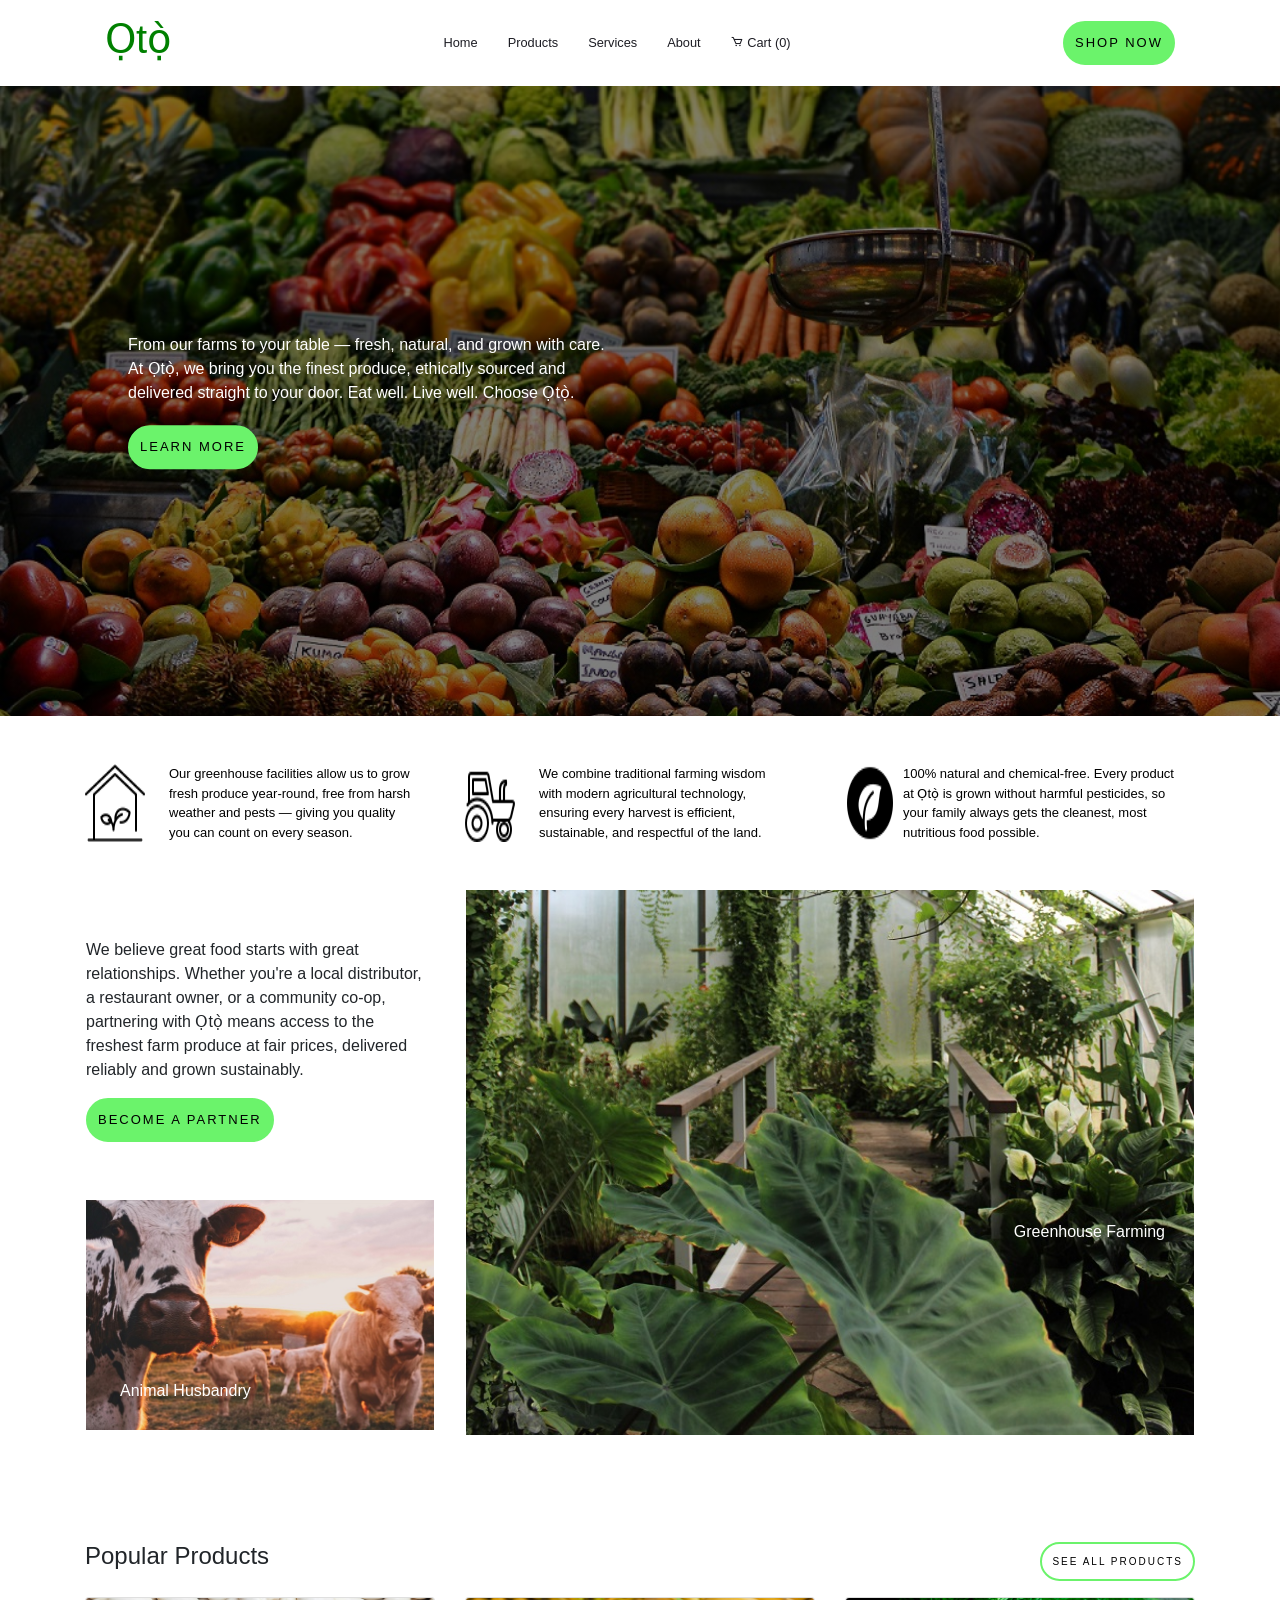
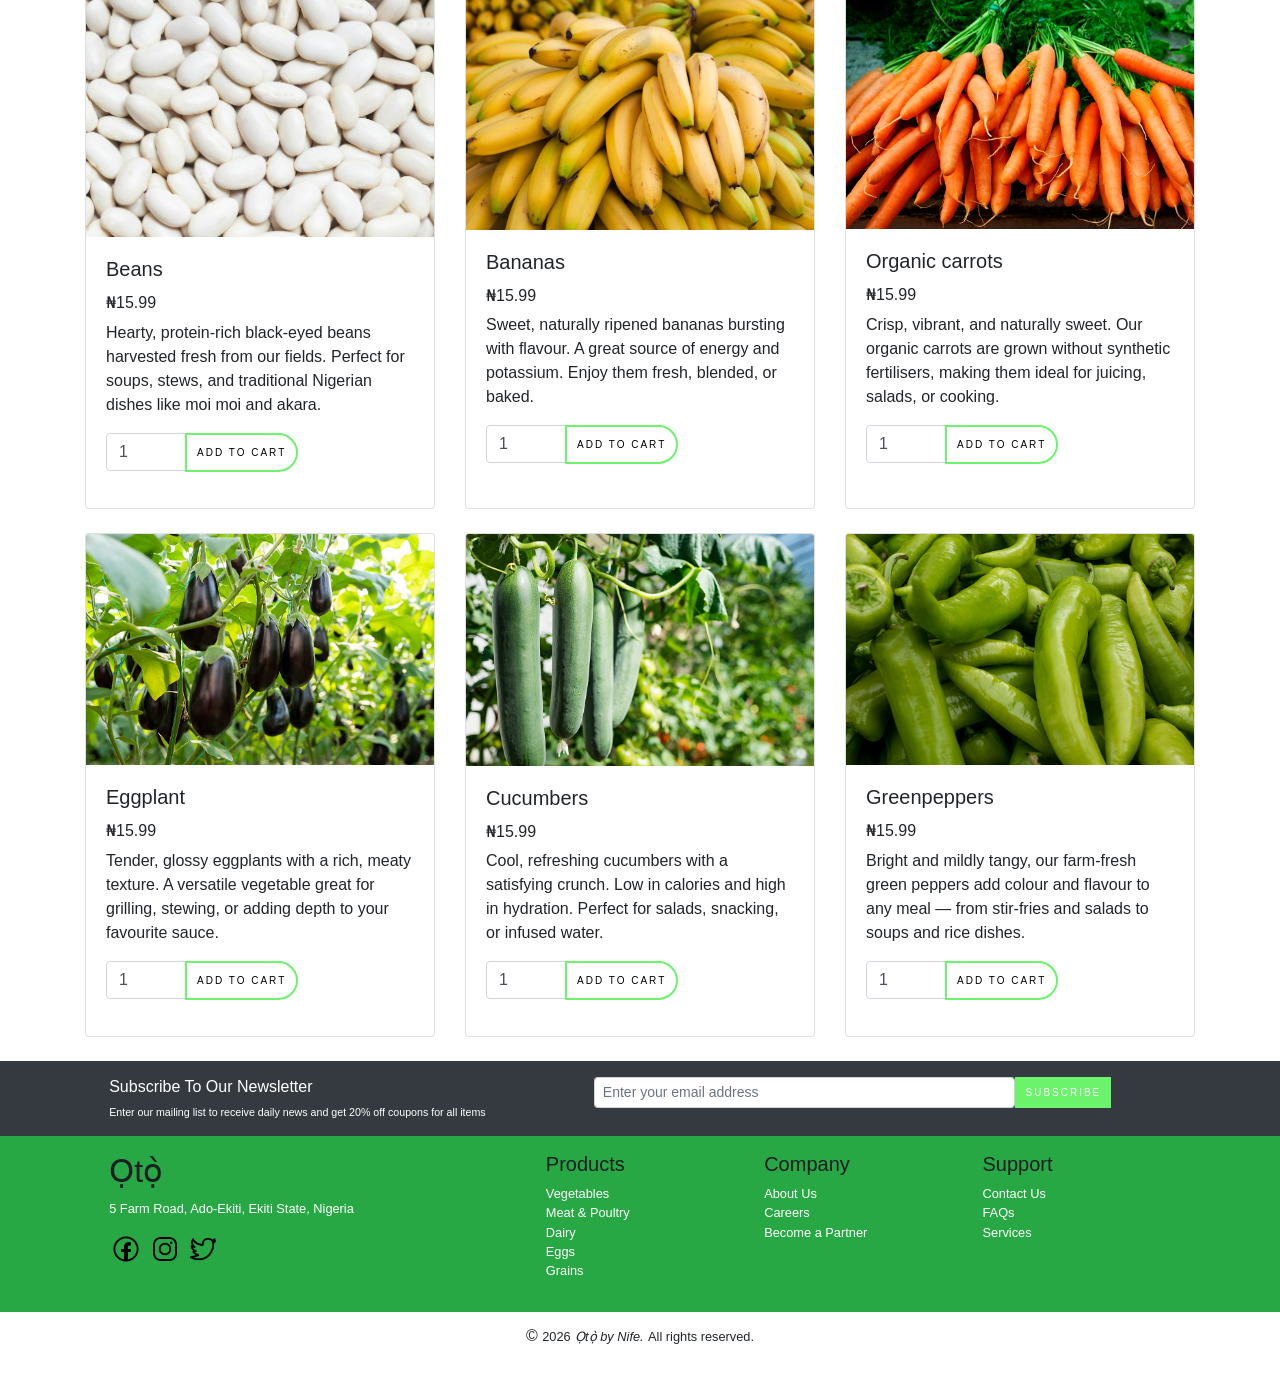
==== index.html @ dc700cdb "Finished project" ====
<!DOCTYPE html>
<html lang="en">

<head>
    <meta charset="UTF-8">
    <meta http-equiv="X-UA-Compatible" content="IE=edge">
    <meta name="viewport" content="width=device-width, initial-scale=1.0">
    <link href='https://unpkg.com/boxicons@2.1.2/css/boxicons.min.css' rel='stylesheet'>
    <link rel="stylesheet" href="https://use.fontawesome.com/releases/v5.7.1/css/all.css">
    <link rel="stylesheet" href="css/bootstrap.min.css">
    <link rel="stylesheet" href="style.css">
    <link rel="icon" href="img/leaf icon.jpeg">
    <title>Ọtọ̀ by Nife</title>
</head>

<body>
    <div class="container">
        <div class="header">
            
            <nav>
                <h1><a href="index.html">Ọtọ̀</a></h1>
                <button class="nav-toggle" id="navToggle">&#9776;</button>
                <small><ul id="navMenu">
                    <li><a href="index.html">Home</a></li>
                    <li><a href="products.html">Products</a></li>
                    <li><a href="services.html">Services</a></li>
                    <li><a href="about.html">About</a></li>
                    <li><a href="#" data-toggle="modal" data-target="#cartModal">
                        <i class='bx bx-cart'></i> Cart (<span class="cart-count">0</span>)
                    </a></li>
                </ul></small>
                <span class="nav-cta"><a href="products.html" class="button">Shop Now</a></span>
            </nav>
            
        </div>
        
    </div>
    <div class="container-fluid mx-0 px-0">
        <div class="hero-image ">
            <!-- <span class="hero-image"></span> -->
            <!-- <img src="img/header22.jpg"> -->
            <div class="hero-text">
                <p>From our farms to your table — fresh, natural, and grown with care. 
                    <br> At Ọtọ̀, we bring you the finest produce, ethically sourced and delivered straight to your door. 
                    Eat well. Live well. Choose Ọtọ̀.
                </p>
                <button class="button">Learn More</button>
            </div>
        </div>
    </div>






    <div class="container">
        <div class="row my-sm-5">
            <div class="col-12 col-md d-flex mb-3 mb-md-0">
                <img class="img-fluid d-block flex-shrink-0" src="img/icons8-greenhouse-60.png">
                <a href="#" class="text-left mx-4 custom___link">Our greenhouse facilities allow us to grow fresh produce year-round, 
                    free from harsh weather and pests — giving you quality you can count on every season.
                </a>
            </div>
            <div class="col-12 col-md d-flex mb-3 mb-md-0">
                <img class="img-fluid flex-shrink-0" src="img/icons8-tractor-50.png" alt="">
                <a href="#" class="text-left mx-4 custom___link"> We combine traditional farming wisdom with modern agricultural technology, 
                    ensuring every harvest is efficient, sustainable, and respectful of the land.
                </a>
            </div>
            <div class="col-12 col-md d-flex mb-3 mb-md-0">
                <img class="img-fluid flex-shrink-0" src="img/icons8-organic-food-50.png" alt="">
                <a href="#" class="custom___link mx-2 text-left">  100% natural and chemical-free. Every product at Ọtọ̀ is grown without harmful pesticides, 
                    so your family always gets the cleanest, most nutritious food possible.
                </a>
            </div>
        </div>

        <div class="row">
            <div class="col-12 col-md-4 my-3 my-md-5 px-3">
                <p>We believe great food starts with great relationships. Whether you're a local distributor, a restaurant owner, or a community co-op, 
                    partnering with Ọtọ̀ means access to the freshest farm produce at fair prices, 
                    delivered reliably and grown sustainably.
                </p>
                <button class="button">Become a Partner</button>
                <div class="cattle">
                    <img class="my-3 my-md-5 img-fluid" src="img/stijn-te-strake-UdhpcfImQ9Y-unsplash.jpeg">
                    <a href="#" class="img-text-1">Animal Husbandry</a>
                </div>
            </div>
            <div class="col-12 col-md-8 px-3" id="greenhouse">
                <img class="img-fluid w-100" src="img/original.jpg">
                <a href="#" class="img-text">Greenhouse Farming</a>
            </div>
        </div>

        <div class="row justify-content-between my-3">
            <div class="col">
                <h4>Popular Products</h4>
            </div>
            <div class="col">
                <a href="products.html"><button class="btn float-right">See All Products</button></a>
            </div>
        </div>

        <div class="row row-cols-1 row-cols-md-3">
            <div class="col mb-4">
                <div class="card h-100">
                    <img src="img/lukasz-rawa-b6h5nTVD1Hw-unsplash.jpg" class="card-img-top" alt="...">
                    <div class="card-body">
                        <h5 class="card-title">Beans</h5>
                        <h6>₦15.99</h6>
                        <p class="card-text">Hearty, protein-rich black-eyed beans harvested fresh from our fields. Perfect for soups, stews, and traditional Nigerian dishes like moi moi and akara.


                        </p>
                        <div class="input-group mb-3">
                            <input type="number" class="form-control quantity-input" value="1" min="1" style="max-width: 80px;">
                            <div class="input-group-append">
                                <button class="btn btn-add-cart" type="button">Add to Cart</button>
                            </div>
                        </div>
                        <!-- <a href="#" class="btn">add to cart</a> -->
                    </div>
                </div>
            </div>
            <div class="col mb-4">
                <div class="card h-100">
                    <img src="img/bananas.jpg" class="card-img-top" alt="...">
                    <div class="card-body">
                        <h5 class="card-title">Bananas</h5>
                        <h6>₦15.99</h6>
                        <p class="card-text">Sweet, naturally ripened bananas bursting with flavour. 
                            A great source of energy and potassium. Enjoy them fresh, blended, or baked.</p>
                         <div class="input-group mb-3">
                            <input type="number" class="form-control quantity-input" value="1" min="1" style="max-width: 80px;">
                            <div class="input-group-append">
                                <button class="btn btn-add-cart" type="button">Add to Cart</button>
                            </div>
                        </div>
                        <!-- <a href="#" class="btn">add to cart</a> -->
                    </div>
                </div>
            </div>
            <div class="col mb-4">
                <div class="card h-100">
                    <img src="img/carrots.jpg" class="card-img-top" alt="...">
                    <div class="card-body">
                        <h5 class="card-title">Organic carrots</h5>
                        <h6>₦15.99</h6>
                        <p class="card-text">Crisp, vibrant, and naturally sweet. 
                            Our organic carrots are grown without synthetic fertilisers, making them ideal for juicing, salads, or cooking.
                        </p>
                         <div class="input-group mb-3">
                            <input type="number" class="form-control quantity-input" value="1" min="1" style="max-width: 80px;">
                            <div class="input-group-append">
                                <button class="btn btn-add-cart" type="button">Add to Cart</button>
                            </div>
                        </div>
                        <!-- <a href="#" class="btn">add to cart</a> -->
                    </div>
                </div>
            </div>
            <div class="col mb-4">
                <div class="card h-100">
                    <img src="img/eggplant.jpg" class="card-img-top" alt="...">
                    <div class="card-body">
                        <h5 class="card-title">Eggplant</h5>
                        <h6>₦15.99</h6>
                        <p class="card-text">Tender, glossy eggplants with a rich, meaty texture. 
                            A versatile vegetable great for grilling, stewing, or adding depth to your favourite sauce.
                        </p>
                         <div class="input-group mb-3">
                            <input type="number" class="form-control quantity-input" value="1" min="1" style="max-width: 80px;">
                            <div class="input-group-append">
                                <button class="btn btn-add-cart" type="button">Add to Cart</button>
                            </div>
                        </div>
                        <!-- <a href="#" class="btn">add to cart</a> -->
                    </div>
                </div>
            </div>
            <div class="col mb-4">
                <div class="card h-100">
                    <img src="img/cucumbers.jpg" class="card-img-top" alt="...">
                    <div class="card-body">
                        <h5 class="card-title">Cucumbers</h5>
                        <h6>₦15.99</h6>
                        <p class="card-text">Cool, refreshing cucumbers with a satisfying crunch. Low in calories and high in hydration. 
                            Perfect for salads, snacking, or infused water.
                        </p>
                         <div class="input-group mb-3">
                            <input type="number" class="form-control quantity-input" value="1" min="1" style="max-width: 80px;">
                            <div class="input-group-append">
                                <button class="btn btn-add-cart" type="button">Add to Cart</button>
                            </div>
                        </div>
                        <!-- <a href="#" class="btn">add to cart</a> -->
                    </div>
                </div>
            </div>
            <div class="col mb-4">
                <div class="card h-100">
                    <img src="img/greenpepper.jpg" class="card-img-top" alt="...">
                    <div class="card-body">
                        <h5 class="card-title">Greenpeppers</h5>
                        <h6>₦15.99</h6>
                        <p class="card-text">Bright and mildly tangy, our farm-fresh green peppers add colour and flavour to any meal — from stir-fries and salads to soups and rice dishes.
                        </p>
                         <div class="input-group mb-3">
                            <input type="number" class="form-control quantity-input" value="1" min="1" style="max-width: 80px;">
                            <div class="input-group-append">
                                <button class="btn btn-add-cart" type="button">Add to Cart</button>
                            </div>
                        </div>
                        <!-- <a href="#" class="btn">add to cart</a> -->
                    </div>
                </div>
            </div>
        </div>



    </div>


    <div class="container-flex bg-dark">
        <div class="footer">
            <div class="row justify-content-center">
                <!--<div class="footer-email-form">
                    <input type="email" placeholder="Enter your email address" id="footer-email">
                    <input type="submit" value="Subscribe" id="footer-email-btn">
                </div>-->

                <div class="col-4 footer-content mt-3 ml-5 d-block">

                    <small><h6><span>Subscribe To Our Newsletter</span></h6></small>
                   <small> <p class="footer">Enter our mailing list to receive daily news and get 20% off coupons for all items
                    </p></small>

                </div>

                <div class="col-4 mt-3 ml-5 pr-0 d-flex footer-form">
                    <input class="form-control form-control-sm" type="emai" placeholder="Enter your email address">

                </div>
                <div class="col-2 mt-3 ml-0 pl-0">
                    <a href="#" class="butt">Subscribe</a>
                </div>
            </div>

        </div>
    </div>


    <div class="container-flex bg-success">
        <div class="final-footer">
            <div class="row justify-content-center">
                <div class="col-4 my-3">
                    <h2><a href="#html">Ọtọ̀</a></h2>
                   <small><p>5 Farm Road, Ado-Ekiti, Ekiti State, Nigeria</p></small> 
                    <div class="socials">
                        <ul>
                            <li><a href="#"><img src="img/icons8-facebook-48.png" alt=""></a></li>
                            <li><a href="#"><img src="img/icons8-instagram-48.png" alt=""></a></li>
                            <li><a href="#"><img src="img/icons8-twitter-48.png" alt=""></a></li>
                        </ul>
                    </div>

                </div>
                <div class="futter col-2 my-3">
                    <h5>Products</h5>
                    <small>
                    <ul>
                        <li><a href="products.html#vegetables">Vegetables</a></li>
                        <li><a href="products.html#meat-poultry">Meat & Poultry</a></li>
                        <li><a href="products.html#dairy">Dairy</a></li>
                        <li><a href="products.html#eggs">Eggs</a></li>
                        <li><a href="products.html#grains">Grains</a></li>
                    </ul>
                    </small>
                </div>
                <div class="futter col-2 my-3">
                    <h5>Company</h5>
                    <small>
                    <ul>
                        <li><a href="about.html">About Us</a></li>
                        <li><a href="careers.html">Careers</a></li>
                        <li><a href="partner.html">Become a Partner</a></li>
                    </ul>
                    </small>
                </div>
                <div class="futter col-2 my-3">
                    <h5>Support</h5>
                    <small>
                    <ul>
                        <li><a href="contact.html">Contact Us</a></li>
                        <li><a href="contact.html#faq">FAQs</a></li>
                        <li><a href="services.html">Services</a></li>
                    </ul>
                    </small>
                </div>
            </div>
        </div>
    </div>
    <p class="copyright">&copy; <small>2026</small> <small><i>Ọtọ̀ by Nife.</i></small> <small>All rights reserved.</small></p>
    <div class="modal fade" id="cartModal" tabindex="-1">
    <div class="modal-dialog modal-lg"> <div class="modal-content">
            <div class="modal-header bg-success text-white">
                <h5 class="modal-title">Shopping Cart</h5>
                <button type="button" class="close text-white" data-dismiss="modal">&times;</button>
            </div>
            <div class="modal-body">
                <div id="cart-items-list">
                    </div>
                <div class="d-flex justify-content-between mt-4 border-top pt-3">
                    <h4>Total</h4>
                    <h4 id="cart-total">₦0.00</h4>
                </div>
            </div>
            <div class="modal-footer">
                <button type="button" class="btn btn-secondary" data-dismiss="modal">Keep Shopping</button>
                <button type="button" class="button-1" onclick="checkout()">Checkout Now</button>
            </div>
        </div>
       
    </div>
      
</div>




    <script>
        document.getElementById('navToggle').addEventListener('click', () => {
            document.getElementById('navMenu').classList.toggle('open');
        });
    </script>
    <script src="main.js"></script>
    <script src="js/jquery.min.js"></script>
    <script src="js/bootstrap.bundle.min.js"></script>
    <!-- <link rel="stylesheet" href="js/jquery.min.js"> -->
    <!-- <link rel="stylesheet" href="js/bootstrap.bundle.min.js"> -->
</body>

</html>
---- style.css ----
* {
	margin: 0px;
	padding: 0px;
	box-sizing: border-box;
}

body, html {
	font-family: 'Open Sans', Arial, Helvetica, sans-serif;
}

a {
	text-decoration: none;
}

h2 span {
	color: white;
}

/* ── NAV ── */
nav {
	display: flex;
	align-items: center;
	justify-content: space-between;
	padding: 15px 20px;
	flex-wrap: wrap;
	gap: 10px;
}

nav h1 a {
	text-decoration: none;
	color: green;
}

nav h1 a:hover {
	color: #1d1d24;
	text-decoration: none;
}

nav ul {
	display: flex;
	flex-wrap: wrap;
	margin: 0;
	padding: 0;
}

nav ul li {
	list-style: none;
	display: inline-block;
	padding: 10px 15px;
}

nav ul li a {
	color: #1d1d24;
	position: relative;
	padding: 5px 0;
	text-decoration: none;
}

nav ul li a:hover {
	color: green;
	text-decoration: none;
}

nav ul li a::after {
	content: "";
	position: absolute;
	left: 0;
	width: 0;
	height: 2px;
	background: green;
	transition: 0.3s;
	bottom: 0;
}

nav ul li a:hover::after {
	width: 100%;
}

/* Hamburger — hidden on desktop */
.nav-toggle {
	display: none;
	background: none;
	border: none;
	font-size: 24px;
	cursor: pointer;
	color: #1d1d24;
}

/* ── BUTTONS ── */
.button {
	color: black;
	font-size: 13px;
	text-decoration: none;
	text-transform: uppercase;
	letter-spacing: 2px;
	padding: 10px 10px;
	border-radius: 500px;
	display: inline-block;
	font-weight: 500;
	transition: all 0.4s ease-in-out;
	background: rgb(107, 243, 107);
	border: 2px solid rgb(107, 243, 107);
}

.button:hover {
	background: transparent;
	border-color: rgb(107, 243, 107);
	color: rgb(107, 243, 107);
	text-decoration: none;
}

.btn {
	color: black;
	font-size: 10px;
	text-decoration: none;
	text-transform: uppercase;
	letter-spacing: 2px;
	padding: 10px 10px;
	border-radius: 500px;
	display: inline-block;
	font-weight: 500;
	transition: all 0.4s ease-in-out;
	background: white;
	border: 2px solid rgb(107, 243, 107);
}

.btn:hover {
	background: rgb(107, 243, 107);
	border-color: rgb(107, 243, 107);
	color: white;
}

a.butt {
	color: white;
	font-size: 10px;
	text-decoration: none;
	text-transform: uppercase;
	letter-spacing: 2px;
	padding: 8px 10px;
	border-radius: inherit;
	display: inline-block;
	font-weight: 500;
	transition: all 0.4s ease-in-out;
	background: rgb(107, 243, 107);
	border: 0px solid rgb(107, 243, 107);
}

a.butt:hover {
	background: white;
	border-color: rgb(107, 243, 107);
	color: black;
}

.button-1 {
	color: black;
	font-size: 13px;
	text-decoration: none;
	text-transform: uppercase;
	letter-spacing: 2px;
	padding: 5px 5px;
	border-radius: 100px;
	display: inline-block;
	font-weight: 500;
	transition: all 0.4s ease-in-out;
	background: rgb(107, 243, 107);
	border: 2px solid rgb(107, 243, 107);
}

.button-1:hover {
	background: transparent;
	border-color: rgb(107, 243, 107);
	color: black;
}

/* ── HERO ── */
.hero-image {
	background-image: linear-gradient(rgba(0,0,0,0.5), rgba(0,0,0,0.5)), url("img/header22.jpg");
	height: 70vh;
	width: 100%;
	background-position: center;
	background-repeat: no-repeat;
	background-size: cover;
	position: relative;
}

.hero-text {
	text-align: left;
	position: absolute;
	top: 50%;
	transform: translateY(-50%);
	left: 10%;
	right: 10%;
	color: white;
}

.hero-text p {
	max-width: 500px;
	margin-bottom: 20px;
}

/* Page hero (non-homepage) */
.page-hero {
	background: linear-gradient(rgba(0,0,0,0.55), rgba(0,0,0,0.55)), url("img/header22.jpg") center/cover no-repeat;
	height: 35vh;
	display: flex;
	align-items: center;
	justify-content: center;
	text-align: center;
	color: white;
}

.page-hero h2 {
	font-size: 2.2rem;
	font-weight: 700;
}

.page-hero p {
	font-size: 1rem;
	opacity: 0.85;
}

/* ── MISC HOMEPAGE ── */
.custom___link {
	color: #000;
	font-size: small;
}

.custom___link:hover {
	color: green !important;
	text-decoration: none;
}

.greenhouse {
	position: absolute;
	left: 400px;
	top: 430px;
}

.cattle {
	padding-top: 10px;
}

a.img-text-1 {
	position: absolute;
	bottom: 75px;
	left: 50px;
	color: white;
	text-decoration: none;
}

a.img-text-1:hover { color: green; }

a.img-text {
	position: absolute;
	top: 330px;
	right: 45px;
	color: white;
	text-decoration: none;
}

a.img-text:hover { color: green; }

/* ── FOOTER ── */
.footer-form { border-radius: 2px; }
.footer-content { margin-left: 25px; }

h6 span { color: #fff; }

p.footer {
	font-size: smaller;
	color: white !important;
}

.futter ul li { list-style: none; color: #fff; }
.futter ul li a { color: white; }
.futter ul li a:hover { text-decoration: none; color: #1d1d24; }

.final-footer h5 { color: #1d1d24; }
.final-footer h2 a { text-decoration: none; color: #1d1d24; }
.final-footer h2 a:hover { text-decoration: none; color: white; }
.final-footer p { color: #fff; }

.copyright { text-align: center; padding: 12px 0; }

/* ── SOCIALS ── */
.socials ul li {
	list-style: none;
	display: inline-block;
	padding: 0 2px;
}

.socials img {
	width: 30px;
	display: block;
	transition: transform 0.2s ease;
}

.socials ul li:hover img { transform: scale(1.35); }

/* ── PRODUCTS PAGE ── */
.sidebar {
	position: relative !important;
	top: 0 !important;
	left: 0 !important;
	width: 100% !important;
	height: auto !important;
	background: #f8f9fa;
	border-radius: 5px;
	margin-bottom: 20px;
	padding: 16px;
}

.sidebar ul li { list-style: none; }
.sidebar ul li a { text-decoration: none; color: #000; }
.sidebar ul li a.active { color: green; font-weight: bold; }

.main-content {
	min-height: 600px;
	margin-bottom: 50px;
}

.category-section { margin-bottom: 50px; }

.category-section h3 {
	border-bottom: 2px solid rgb(107, 243, 107);
	padding-bottom: 8px;
	margin-bottom: 20px;
	color: #1d1d24;
}

/* ── INNER PAGES ── */
.page-section {
	padding: 60px 0;
}

.page-section h3 {
	color: #1d1d24;
	margin-bottom: 16px;
}

.service-card {
	background: #f8f9fa;
	border-radius: 10px;
	padding: 30px 20px;
	text-align: center;
	height: 100%;
	transition: box-shadow 0.2s;
}

.service-card:hover {
	box-shadow: 0 4px 20px rgba(0,0,0,0.1);
}

.service-card img {
	width: 52px;
	margin-bottom: 16px;
}

.service-card h5 {
	color: #1d1d24;
	margin-bottom: 10px;
}

.careers-box {
	text-align: center;
	padding: 80px 20px;
	max-width: 600px;
	margin: 0 auto;
}

.careers-box .emoji { font-size: 56px; margin-bottom: 20px; }
.careers-box h3 { margin-bottom: 16px; color: #1d1d24; }
.careers-box p { color: #555; margin-bottom: 24px; }

.partner-step {
	display: flex;
	align-items: flex-start;
	gap: 20px;
	margin-bottom: 36px;
}

.partner-step .step-num {
	background: rgb(107, 243, 107);
	color: #1d1d24;
	font-weight: 700;
	font-size: 18px;
	min-width: 44px;
	height: 44px;
	border-radius: 50%;
	display: flex;
	align-items: center;
	justify-content: center;
	flex-shrink: 0;
}

.contact-form input,
.contact-form textarea,
.partner-form input,
.partner-form textarea,
.partner-form select {
	width: 100%;
	padding: 10px 14px;
	margin-bottom: 16px;
	border: 1px solid #ddd;
	border-radius: 6px;
	font-size: 14px;
	font-family: inherit;
}

.contact-form textarea,
.partner-form textarea {
	resize: vertical;
	min-height: 120px;
}

.contact-info-item {
	display: flex;
	align-items: flex-start;
	gap: 14px;
	margin-bottom: 24px;
}

.contact-info-item i {
	font-size: 20px;
	color: green;
	margin-top: 2px;
}

/* ── RESPONSIVE ── */
@media (max-width: 768px) {

	/* Nav */
	.nav-toggle {
		display: block;
	}

	nav {
		position: relative;
	}

	nav h1 {
		flex: 1;
	}

	.nav-cta {
		display: none;
	}

	nav small ul {
		display: none;
		flex-direction: column;
		width: 100%;
		background: white;
		padding: 10px 0;
	}

	nav small ul.open {
		display: flex;
	}

	nav small ul li {
		display: block;
		padding: 8px 20px;
	}

	/* Hero */
	.hero-image {
		height: 55vh;
	}

	.hero-text {
		left: 6%;
		right: 6%;
	}

	.hero-text p {
		font-size: 14px;
	}

	.page-hero {
		height: 28vh;
	}

	.page-hero h2 {
		font-size: 1.6rem;
	}

	/* Homepage mid section */
	.cattle img {
		width: 100%;
	}

	a.img-text-1, a.img-text {
		position: static;
		display: block;
		color: green;
		margin-top: 8px;
	}

	#greenhouse {
		margin-top: 0;
	}

	/* Footer */
	.footer .row,
	.final-footer .row {
		flex-direction: column;
		align-items: center;
		text-align: center;
	}

	.footer .col-4,
	.footer .col-2,
	.final-footer .col-4,
	.final-footer .col-2 {
		width: 100% !important;
		max-width: 100%;
		margin: 0 0 16px 0 !important;
		padding: 0 20px;
	}

	.footer-form {
		width: 100% !important;
		max-width: 100%;
		margin: 0 !important;
	}

	/* Search bar on products page */
	.search {
		flex-direction: column;
		align-items: center;
	}

	.search .col-4,
	.search .col-2 {
		width: 80% !important;
		max-width: 100%;
		margin: 4px 0 !important;
		padding: 0 !important;
	}

	/* Partner / service steps */
	.partner-step {
		flex-direction: column;
		align-items: center;
		text-align: center;
	}
}

@media (max-width: 480px) {
	.hero-text h2, .hero-text h1 {
		font-size: 1.3rem;
	}

	.hero-text p {
		font-size: 13px;
	}

	.page-hero h2 {
		font-size: 1.3rem;
	}
}

/* .cattle img {
		width: 300%;
	} */

/* #greenhouse img{
	width: 500%;
}
	a.img-text-1, a.img-text {
		position: static;
		display: block;
		color: green;
		margin-top: 8px;
	} */
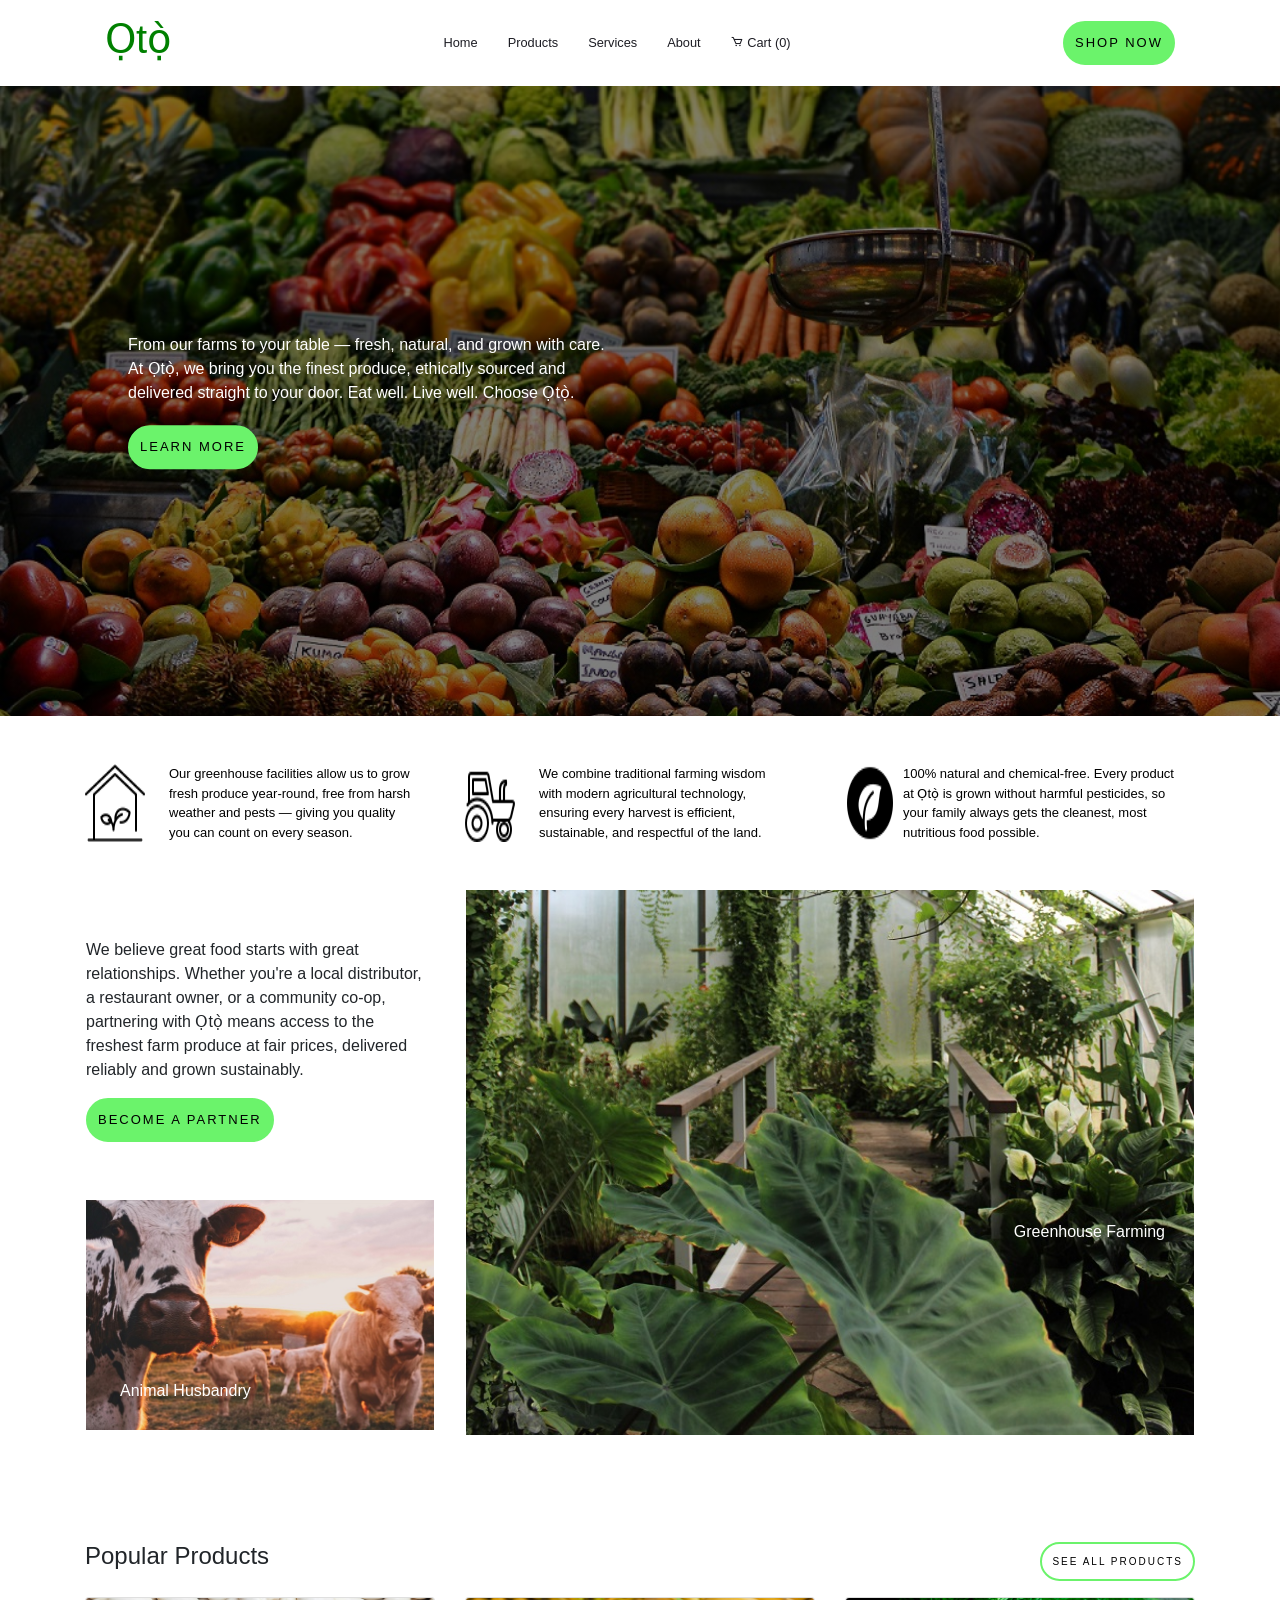
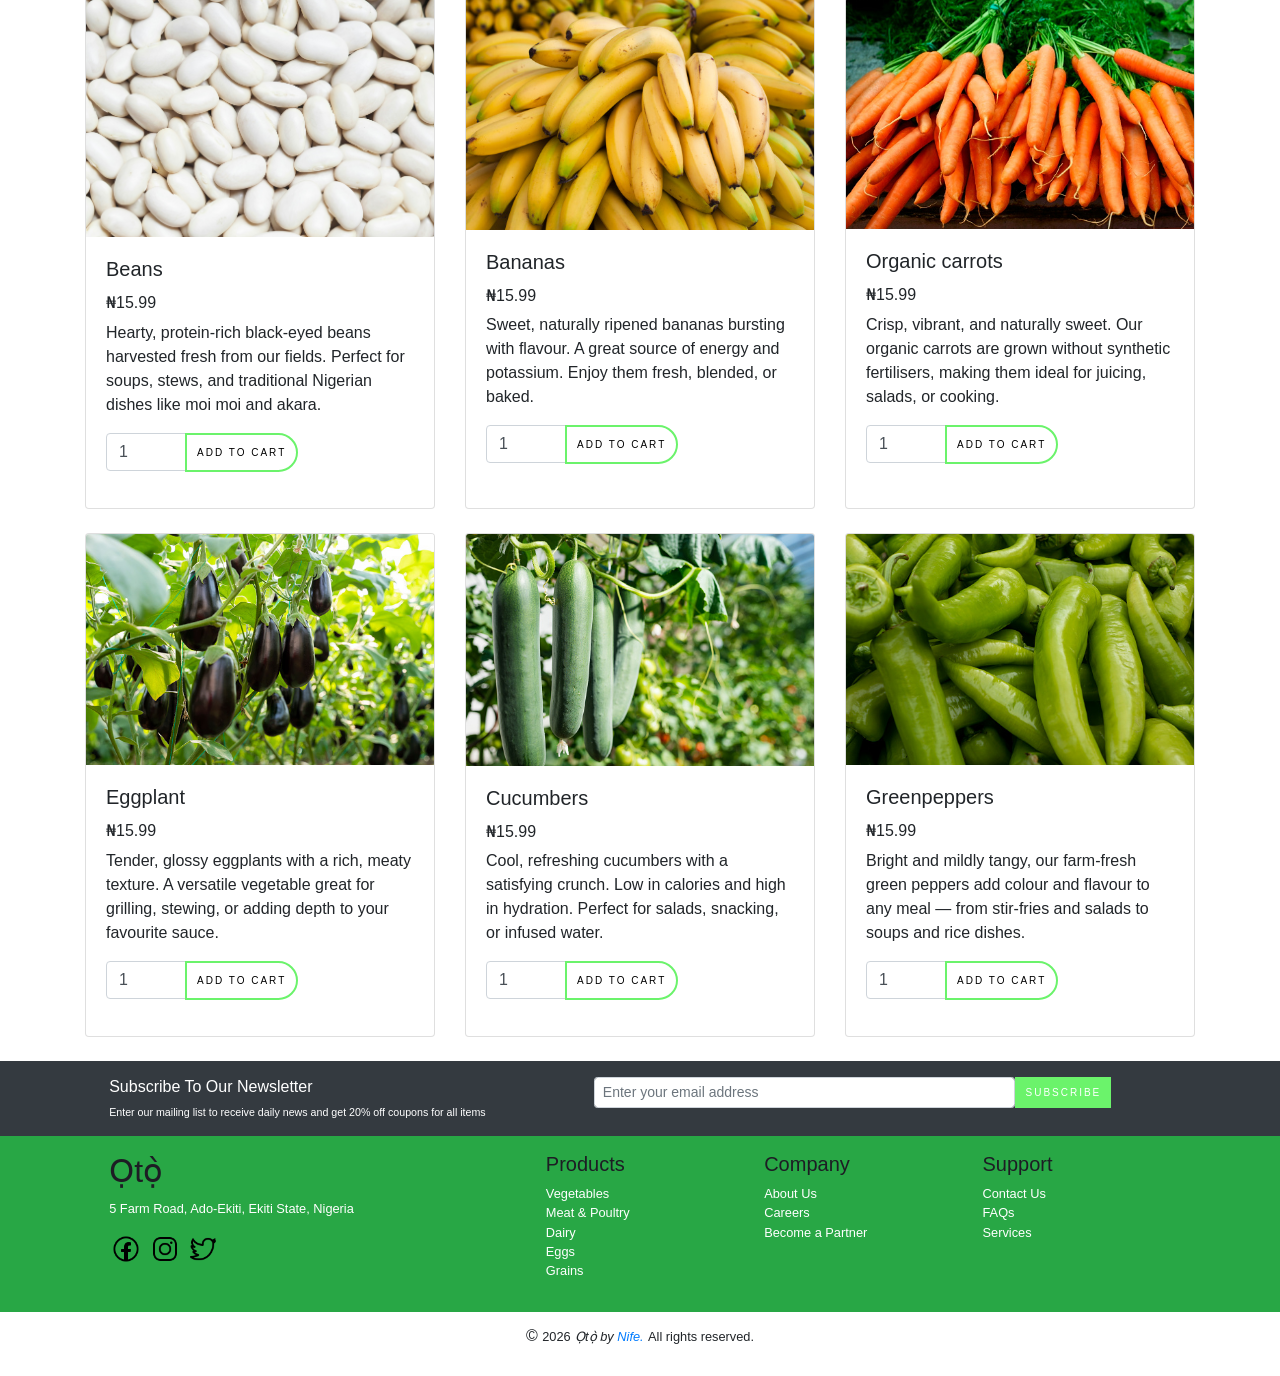
==== commit 88bec25a: "updated copyright" ====
--- a/index.html
+++ b/index.html
@@ -303,7 +303,7 @@
             </div>
         </div>
     </div>
-    <p class="copyright">&copy; <small>2026</small> <small><i>Ọtọ̀ by Nife.</i></small> <small>All rights reserved.</small></p>
+    <p class="copyright">&copy; <small>2026</small> <small><i>Ọtọ̀ by <a href="https://olubunmi.vercel.app/">Nife.</a></i></small> <small>All rights reserved.</small></p>
     <div class="modal fade" id="cartModal" tabindex="-1">
     <div class="modal-dialog modal-lg"> <div class="modal-content">
             <div class="modal-header bg-success text-white">
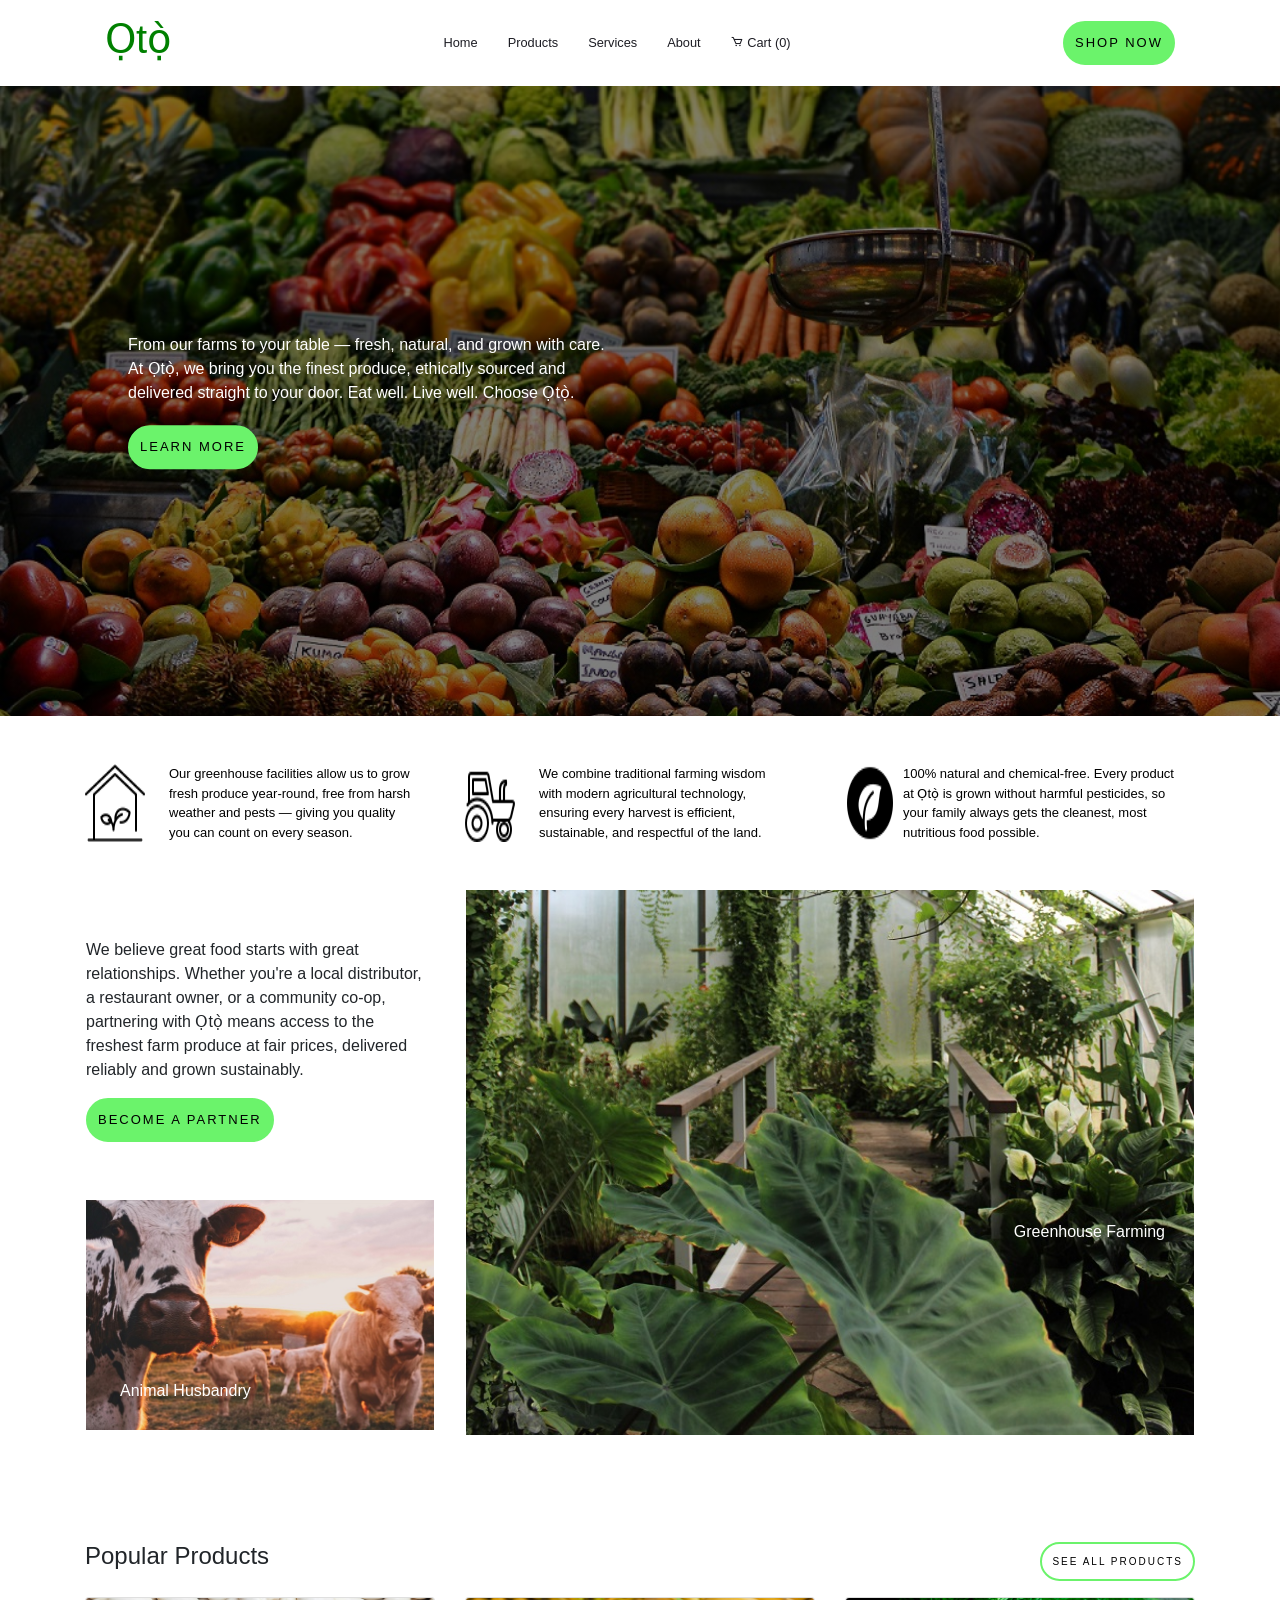
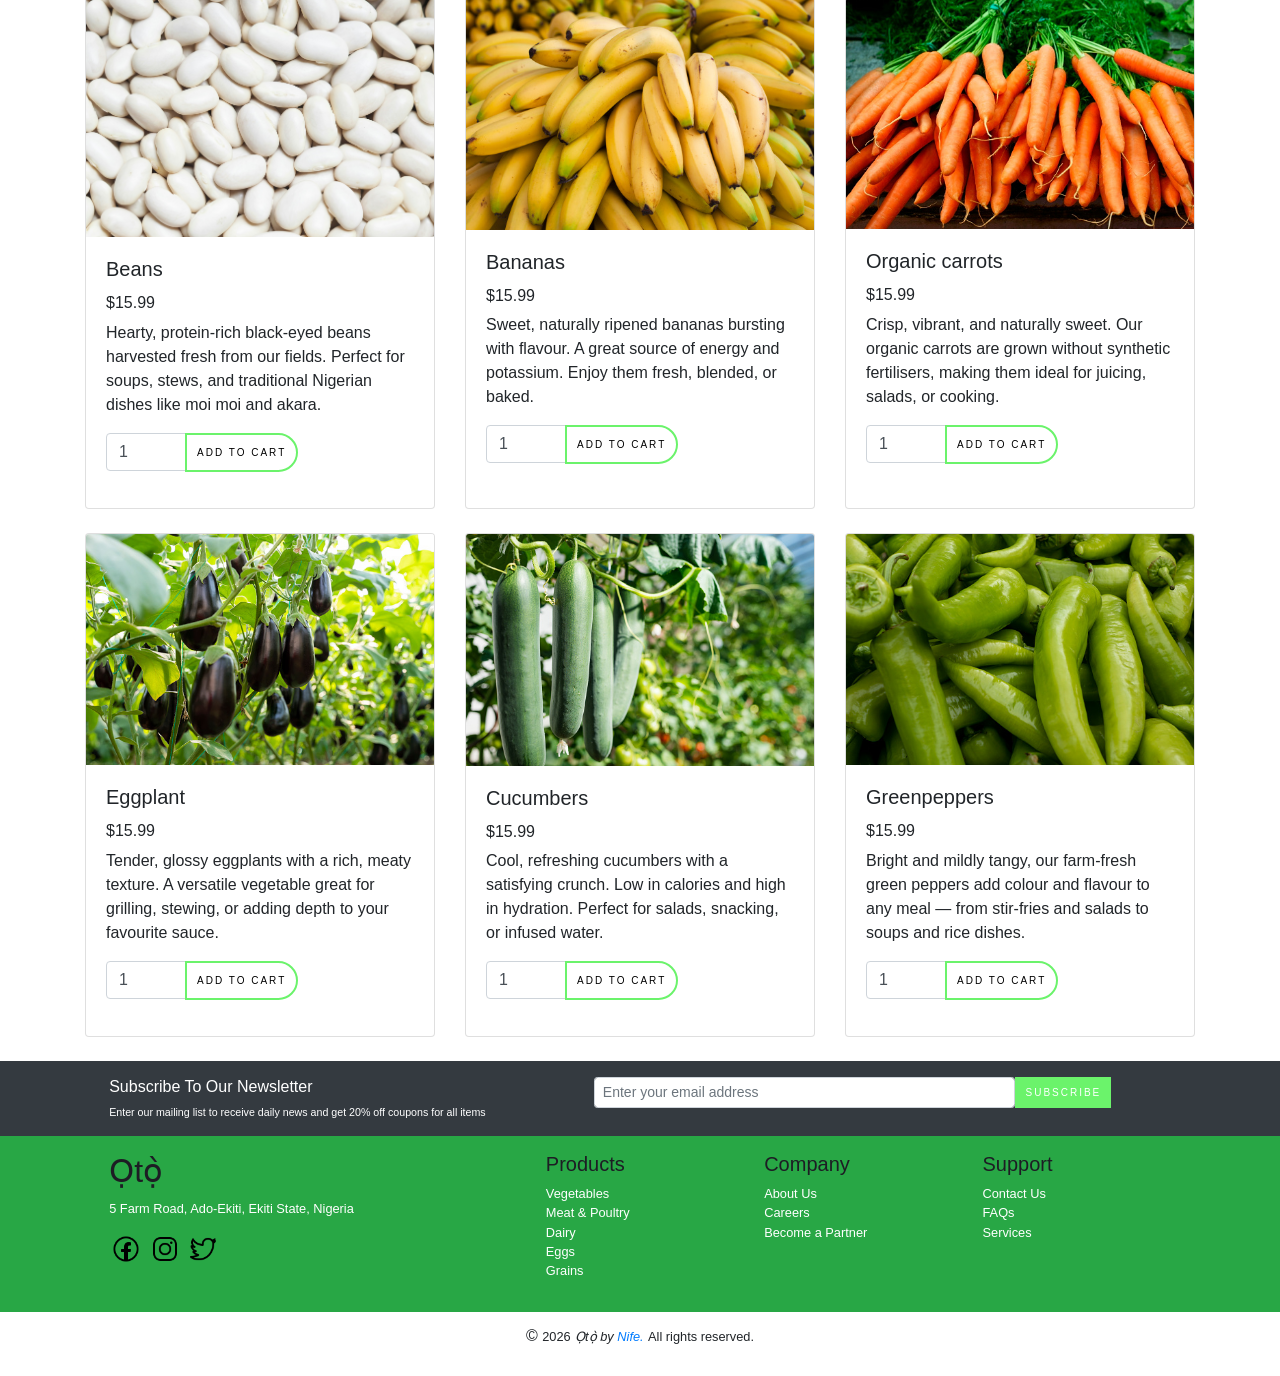
==== commit 63bb7a55: "idk man" ====
--- a/index.html
+++ b/index.html
@@ -109,7 +109,7 @@
                     <img src="img/lukasz-rawa-b6h5nTVD1Hw-unsplash.jpg" class="card-img-top" alt="...">
                     <div class="card-body">
                         <h5 class="card-title">Beans</h5>
-                        <h6>₦15.99</h6>
+                        <h6>$15.99</h6>
                         <p class="card-text">Hearty, protein-rich black-eyed beans harvested fresh from our fields. Perfect for soups, stews, and traditional Nigerian dishes like moi moi and akara.
 
 
@@ -129,7 +129,7 @@
                     <img src="img/bananas.jpg" class="card-img-top" alt="...">
                     <div class="card-body">
                         <h5 class="card-title">Bananas</h5>
-                        <h6>₦15.99</h6>
+                        <h6>$15.99</h6>
                         <p class="card-text">Sweet, naturally ripened bananas bursting with flavour. 
                             A great source of energy and potassium. Enjoy them fresh, blended, or baked.</p>
                          <div class="input-group mb-3">
@@ -147,7 +147,7 @@
                     <img src="img/carrots.jpg" class="card-img-top" alt="...">
                     <div class="card-body">
                         <h5 class="card-title">Organic carrots</h5>
-                        <h6>₦15.99</h6>
+                        <h6>$15.99</h6>
                         <p class="card-text">Crisp, vibrant, and naturally sweet. 
                             Our organic carrots are grown without synthetic fertilisers, making them ideal for juicing, salads, or cooking.
                         </p>
@@ -166,7 +166,7 @@
                     <img src="img/eggplant.jpg" class="card-img-top" alt="...">
                     <div class="card-body">
                         <h5 class="card-title">Eggplant</h5>
-                        <h6>₦15.99</h6>
+                        <h6>$15.99</h6>
                         <p class="card-text">Tender, glossy eggplants with a rich, meaty texture. 
                             A versatile vegetable great for grilling, stewing, or adding depth to your favourite sauce.
                         </p>
@@ -185,7 +185,7 @@
                     <img src="img/cucumbers.jpg" class="card-img-top" alt="...">
                     <div class="card-body">
                         <h5 class="card-title">Cucumbers</h5>
-                        <h6>₦15.99</h6>
+                        <h6>$15.99</h6>
                         <p class="card-text">Cool, refreshing cucumbers with a satisfying crunch. Low in calories and high in hydration. 
                             Perfect for salads, snacking, or infused water.
                         </p>
@@ -204,7 +204,7 @@
                     <img src="img/greenpepper.jpg" class="card-img-top" alt="...">
                     <div class="card-body">
                         <h5 class="card-title">Greenpeppers</h5>
-                        <h6>₦15.99</h6>
+                        <h6>$15.99</h6>
                         <p class="card-text">Bright and mildly tangy, our farm-fresh green peppers add colour and flavour to any meal — from stir-fries and salads to soups and rice dishes.
                         </p>
                          <div class="input-group mb-3">
@@ -315,7 +315,7 @@
                     </div>
                 <div class="d-flex justify-content-between mt-4 border-top pt-3">
                     <h4>Total</h4>
-                    <h4 id="cart-total">₦0.00</h4>
+                    <h4 id="cart-total">$0.00</h4>
                 </div>
             </div>
             <div class="modal-footer">
